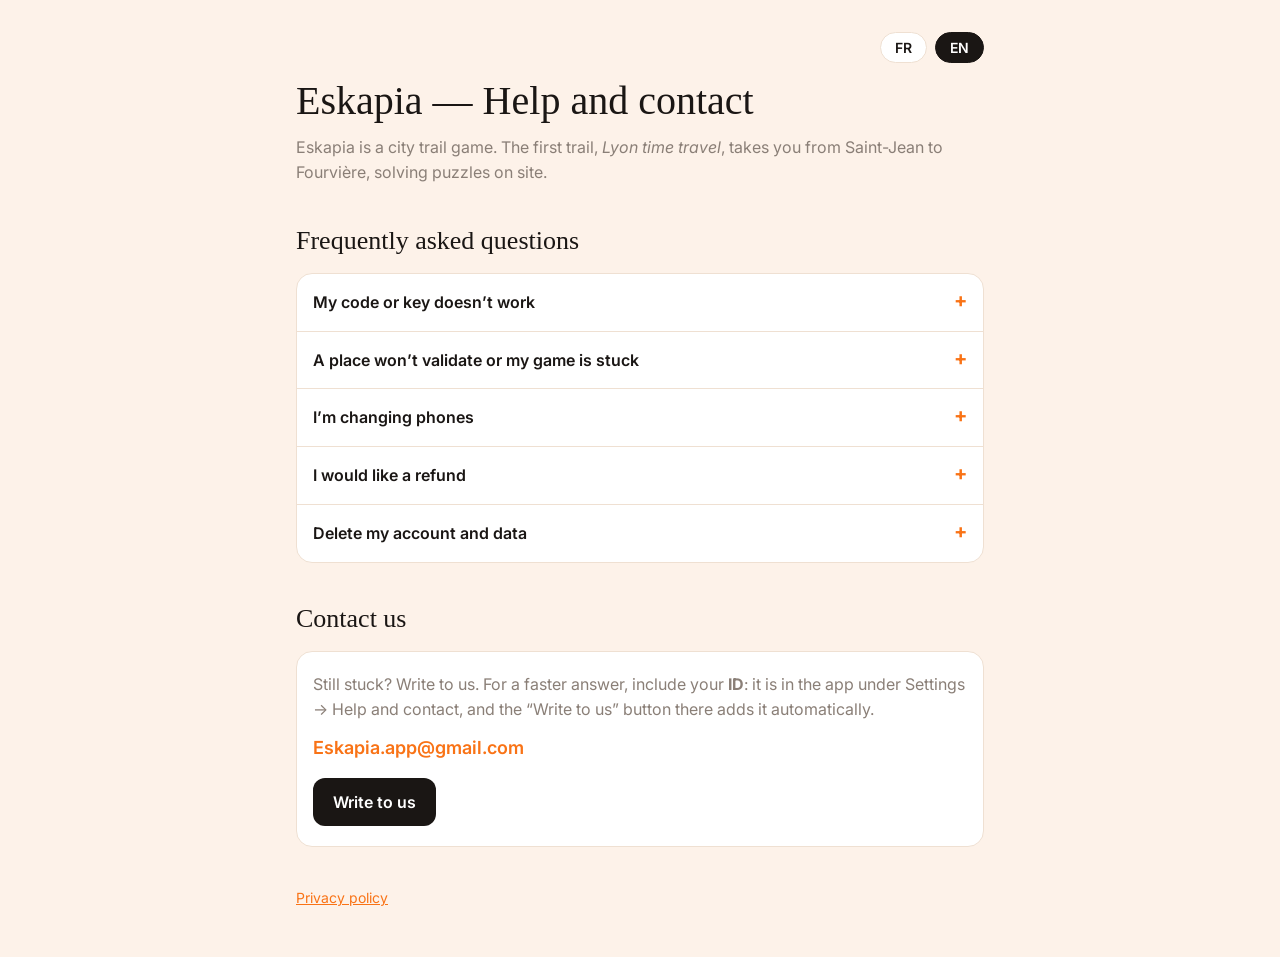
==== index.html @ 144ead0b "Pages d'aide et de confidentialité d'Eskapia Co-Authored-By: Claude Opus 5.5 <noreply@anthropic.com>" ====
<!doctype html>
<html lang="fr">
<head>
<meta charset="utf-8">
<meta name="viewport" content="width=device-width, initial-scale=1">
<title>Eskapia — Aide et contact</title>
<link rel="preconnect" href="https://fonts.googleapis.com">
<link rel="preconnect" href="https://fonts.gstatic.com" crossorigin>
<link href="https://fonts.googleapis.com/css2?family=IM+Fell+English&family=Inter:wght@400;600&display=swap" rel="stylesheet">
<style>
  :root {
    --fond: #FDF2E9; --surface: #FFFFFF; --attenue: #F7E6D5; --texte: #1A1614;
    --secondaire: #8A7F77; --accent: #F97316; --accent-doux: #FEE9D6; --bordure: #EFE0D2;
  }
  * { box-sizing: border-box; }
  body { margin: 0; background: var(--fond); color: var(--texte);
    font: 16px/1.55 Inter, system-ui, sans-serif; }
  main { max-width: 720px; margin: 0 auto; padding: 32px 16px 48px; }
  h1, h2 { font-family: "IM Fell English", Georgia, serif; font-weight: 400; margin: 0; }
  h1 { font-size: 40px; line-height: 1.1; }
  h2 { font-size: 26px; margin: 36px 0 12px; }
  .intro { color: var(--secondaire); margin: 12px 0 0; }
  .langues { display: flex; gap: 8px; justify-content: flex-end; margin-bottom: 16px; }
  .langues button { font: 600 14px Inter, sans-serif; padding: 6px 14px; border-radius: 999px;
    border: 1px solid var(--bordure); background: var(--surface); color: var(--texte); cursor: pointer; }
  .langues button[aria-pressed="true"] { background: var(--texte); color: #fff; border-color: var(--texte); }
  .groupe { background: var(--surface); border: 1px solid var(--bordure); border-radius: 16px; overflow: hidden; }
  details + details { border-top: 1px solid var(--bordure); }
  summary { list-style: none; cursor: pointer; padding: 16px; font-weight: 600;
    display: flex; justify-content: space-between; gap: 12px; }
  summary::-webkit-details-marker { display: none; }
  summary::after { content: "+"; color: var(--accent); font-weight: 700; font-size: 20px; line-height: 1; }
  details[open] summary::after { content: "−"; }
  details p { margin: 0; padding: 0 16px 16px; color: var(--secondaire); }
  .contact { padding: 20px 16px; }
  .contact p { margin: 0 0 12px; color: var(--secondaire); }
  .email { display: inline-block; font-weight: 600; color: var(--accent); font-size: 18px;
    text-decoration: none; word-break: break-all; }
  .bouton { display: inline-block; margin-top: 16px; background: var(--texte); color: #fff;
    padding: 12px 20px; border-radius: 12px; text-decoration: none; font-weight: 600; }
  a { color: var(--accent); }
  footer { margin-top: 40px; color: var(--secondaire); font-size: 14px; }
  [data-lang] { display: none; }
  html[lang="fr"] [data-lang="fr"], html[lang="en"] [data-lang="en"] { display: revert; }
</style>
</head>
<body>
<main>
  <div class="langues" role="group" aria-label="Langue / Language">
    <button type="button" data-choix="fr">FR</button>
    <button type="button" data-choix="en">EN</button>
  </div>

  <!-- ===================== FRANÇAIS ===================== -->
  <section data-lang="fr">
    <h1>Eskapia — Aide et contact</h1>
    <p class="intro">Eskapia est un jeu de piste dans la ville. Le premier parcours,
      <em>Lyon time travel</em>, vous mène de Saint-Jean à Fourvière en résolvant des énigmes sur place.</p>

    <h2>Questions fréquentes</h2>
    <div class="groupe">
      <details>
        <summary>Mon code ou ma clé ne fonctionne pas</summary>
        <p>Un code ne sert qu’une seule fois. Vérifiez la saisie, sans espace. Si un code ou une clé
          que vous avez payés est refusé, écrivez-nous en indiquant votre identifiant : après vérification,
          nous vous envoyons un nouveau code.</p>
      </details>
      <details>
        <summary>Un lieu ne se valide pas ou ma partie est bloquée</summary>
        <p>Vérifiez que la localisation est autorisée pour Eskapia et que vous êtes bien sur place.
          Chaque lieu à énigme demande au moins 5 minutes, et une partie se joue en 24 heures au plus.
          Si le blocage continue, écrivez-nous en précisant le lieu.</p>
      </details>
      <details>
        <summary>Je change de téléphone</summary>
        <p>Avant de changer, liez votre compte à Google ou à une adresse e-mail dans Réglages → Compte.
          Sur le nouveau téléphone, touchez « Retrouver ou changer de compte » : votre progression,
          vos médailles et vos clés vous suivent.</p>
      </details>
      <details>
        <summary>Je souhaite être remboursé</summary>
        <p>Les achats passent par l’App Store ou Google Play, qui traitent eux-mêmes les remboursements.
          Faites la demande depuis votre compte
          <a href="https://reportaproblem.apple.com" target="_blank" rel="noopener">Apple</a> ou
          <a href="https://play.google.com/store/account/orderhistory" target="_blank" rel="noopener">Google Play</a>.</p>
      </details>
      <details>
        <summary>Supprimer mon compte et mes données</summary>
        <p>Dans l’application : Réglages → Compte → « Supprimer mon compte », puis confirmez deux fois.
          Votre compte et vos données sont effacés immédiatement et définitivement. Si vous n’avez plus
          accès à l’application, écrivez-nous en indiquant votre identifiant (ou l’adresse e-mail liée
          au compte) : nous supprimons le compte sous 30 jours.</p>
      </details>
    </div>

    <h2>Nous contacter</h2>
    <div class="groupe contact">
      <p>Toujours bloqué ? Écrivez-nous. Pour une réponse plus rapide, indiquez votre
        <strong>identifiant</strong> : il se trouve dans l’application, Réglages → Aide et contact,
        et le bouton « Nous écrire » de cet écran le joint automatiquement.</p>
      <a class="email" href="mailto:Eskapia.app@gmail.com" target="_blank" rel="noopener">Eskapia.app@gmail.com</a><br>
      <a class="bouton" href="mailto:Eskapia.app@gmail.com?subject=Eskapia%20%E2%80%94%20demande%20d%E2%80%99aide" target="_blank" rel="noopener">Nous écrire</a>
    </div>

    <footer><a href="confidentialite.html">Politique de confidentialité</a></footer>
  </section>

  <!-- ===================== ENGLISH ===================== -->
  <section data-lang="en">
    <h1>Eskapia — Help and contact</h1>
    <p class="intro">Eskapia is a city trail game. The first trail, <em>Lyon time travel</em>,
      takes you from Saint-Jean to Fourvière, solving puzzles on site.</p>

    <h2>Frequently asked questions</h2>
    <div class="groupe">
      <details>
        <summary>My code or key doesn’t work</summary>
        <p>A code can only be used once. Check what you typed, without spaces. If a code or key you
          paid for is refused, write to us with your ID: once we have checked, we will send you a new code.</p>
      </details>
      <details>
        <summary>A place won’t validate or my game is stuck</summary>
        <p>Check that location is allowed for Eskapia and that you are actually on site. Each puzzle
          place takes at least 5 minutes, and a game must be played within 24 hours. If you are still
          stuck, write to us and tell us which place.</p>
      </details>
      <details>
        <summary>I’m changing phones</summary>
        <p>Before you switch, link your account to Google or an e-mail address in Settings → Account.
          On the new phone, tap “Recover or switch account”: your progress, medals and keys come with you.</p>
      </details>
      <details>
        <summary>I would like a refund</summary>
        <p>Purchases go through the App Store or Google Play, which handle refunds themselves. Request one
          from your <a href="https://reportaproblem.apple.com" target="_blank" rel="noopener">Apple</a> or
          <a href="https://play.google.com/store/account/orderhistory" target="_blank" rel="noopener">Google Play</a> account.</p>
      </details>
      <details>
        <summary>Delete my account and data</summary>
        <p>In the app: Settings → Account → “Delete my account”, then confirm twice. Your account and data
          are erased immediately and permanently. If you no longer have access to the app, write to us with
          your ID (or the e-mail address linked to the account): we will delete the account within 30 days.</p>
      </details>
    </div>

    <h2>Contact us</h2>
    <div class="groupe contact">
      <p>Still stuck? Write to us. For a faster answer, include your <strong>ID</strong>: it is in the app
        under Settings → Help and contact, and the “Write to us” button there adds it automatically.</p>
      <a class="email" href="mailto:Eskapia.app@gmail.com" target="_blank" rel="noopener">Eskapia.app@gmail.com</a><br>
      <a class="bouton" href="mailto:Eskapia.app@gmail.com?subject=Eskapia%20%E2%80%94%20help%20request" target="_blank" rel="noopener">Write to us</a>
    </div>

    <footer><a href="confidentialite.html">Privacy policy</a></footer>
  </section>
</main>
<script>
  (function () {
    var racine = document.documentElement;
    function choisir(langue) {
      racine.lang = langue;
      document.querySelectorAll('[data-choix]').forEach(function (b) {
        b.setAttribute('aria-pressed', String(b.getAttribute('data-choix') === langue));
      });
    }
    document.querySelectorAll('[data-choix]').forEach(function (b) {
      b.addEventListener('click', function () { choisir(b.getAttribute('data-choix')); });
    });
    choisir((navigator.language || 'fr').toLowerCase().indexOf('fr') === 0 ? 'fr' : 'en');
  })();
</script>
</body>
</html>
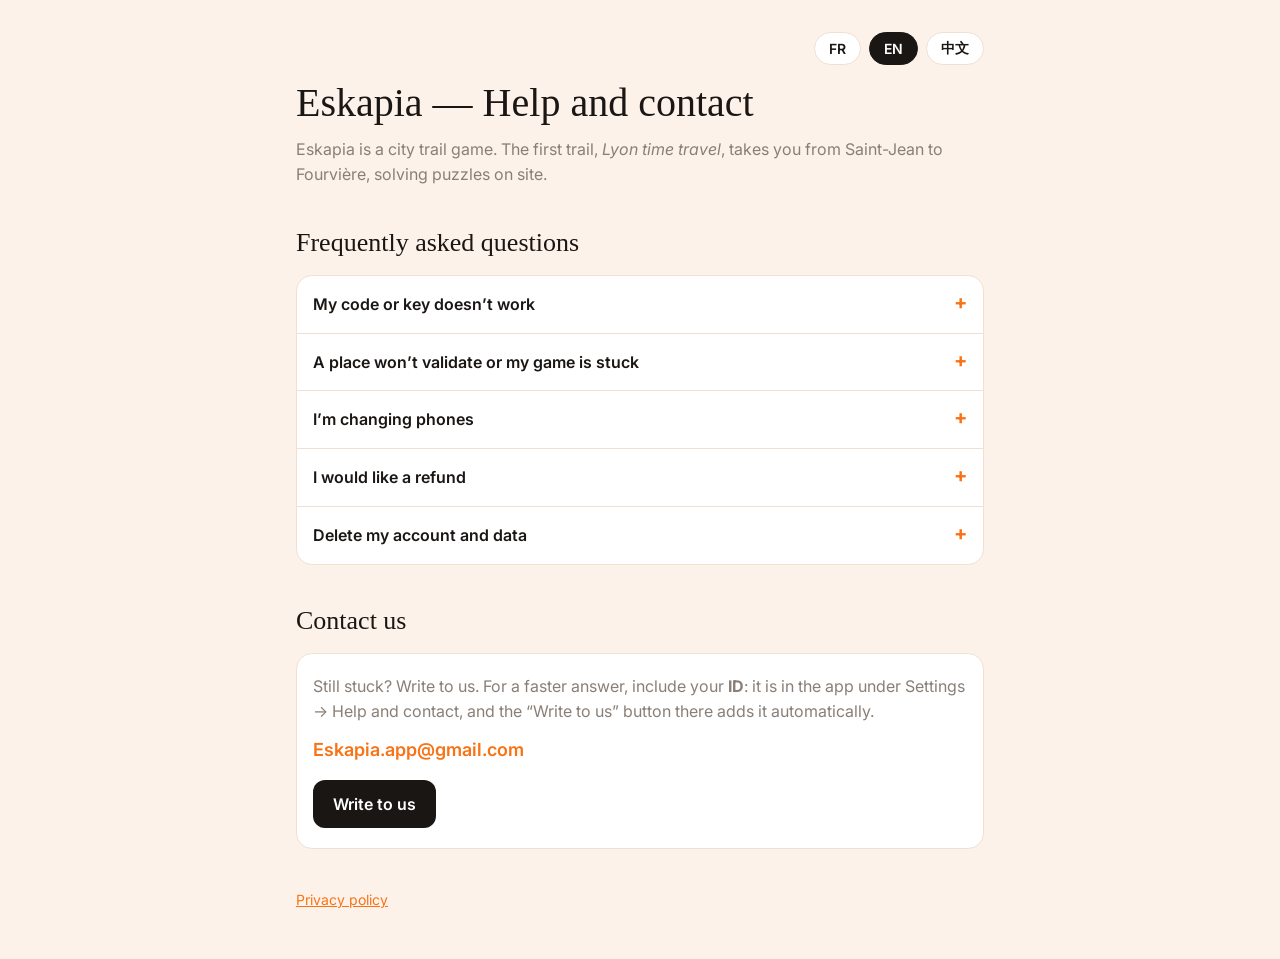
==== commit 261c0959: "Ajout du chinois Co-Authored-By: Claude Opus 5.5 <noreply@anthropic.com>" ====
--- a/index.html
+++ b/index.html
@@ -41,7 +41,8 @@
   a { color: var(--accent); }
   footer { margin-top: 40px; color: var(--secondaire); font-size: 14px; }
   [data-lang] { display: none; }
-  html[lang="fr"] [data-lang="fr"], html[lang="en"] [data-lang="en"] { display: revert; }
+  html[lang="fr"] [data-lang="fr"], html[lang="en"] [data-lang="en"], html[lang="zh"] [data-lang="zh"] { display: revert; }
+  [lang="zh-Hans"] h1, [lang="zh-Hans"] h2 { font-family: "Noto Serif SC", "Songti SC", "SimSun", serif; }
 </style>
 </head>
 <body>
@@ -49,6 +50,7 @@
   <div class="langues" role="group" aria-label="Langue / Language">
     <button type="button" data-choix="fr">FR</button>
     <button type="button" data-choix="en">EN</button>
+    <button type="button" data-choix="zh">中文</button>
   </div>
 
   <!-- ===================== FRANÇAIS ===================== -->
@@ -152,6 +154,54 @@
     </div>
 
     <footer><a href="confidentialite.html">Privacy policy</a></footer>
+  </section>
+
+  <!-- ===================== 中文 ===================== -->
+  <section data-lang="zh" lang="zh-Hans">
+    <h1>Eskapia — 帮助与联系</h1>
+    <p class="intro">Eskapia 是一款城市寻宝解谜游戏。第一条路线 <em>Lyon time travel</em>
+      将带你从圣让老城走到富维耶山，在现场解开一道道谜题。</p>
+
+    <h2>常见问题</h2>
+    <div class="groupe">
+      <details>
+        <summary>我的兑换码或钥匙无法使用</summary>
+        <p>每个兑换码只能使用一次。请检查输入，不要有空格。如果你付费购买的兑换码或钥匙被拒绝，
+          请附上你的识别码给我们写信：核实后我们会发给你一个新的兑换码。</p>
+      </details>
+      <details>
+        <summary>某个地点无法验证，或游戏卡住了</summary>
+        <p>请确认已允许 Eskapia 使用定位，并且你确实在现场。每个谜题地点至少需要 5 分钟，
+          一局游戏最长 24 小时。如果仍然卡住，请写信告诉我们是哪个地点。</p>
+      </details>
+      <details>
+        <summary>我要更换手机</summary>
+        <p>更换之前，请在“设置 → 账户”中将账户关联到 Google 或电子邮箱。在新手机上点击
+          “找回或切换账号”：你的进度、奖章和钥匙都会保留。</p>
+      </details>
+      <details>
+        <summary>我想退款</summary>
+        <p>购买通过 App Store 或 Google Play 完成，退款由它们直接处理。请在你的
+          <a href="https://reportaproblem.apple.com" target="_blank" rel="noopener">Apple</a> 或
+          <a href="https://play.google.com/store/account/orderhistory" target="_blank" rel="noopener">Google Play</a>
+          账户中申请。</p>
+      </details>
+      <details>
+        <summary>删除我的账户和数据</summary>
+        <p>在应用中：设置 → 账户 → “删除我的账户”，然后确认两次。你的账户和数据会立即被永久删除。
+          如果你已无法使用应用，请附上你的识别码（或账户关联的邮箱）给我们写信：我们会在 30 天内删除该账户。</p>
+      </details>
+    </div>
+
+    <h2>联系我们</h2>
+    <div class="groupe contact">
+      <p>仍然无法解决？请给我们写信。为了更快得到回复，请注明你的<strong>识别码</strong>：
+        它位于应用的“设置 → 帮助与联系”中，该页面的“给我们写信”按钮会自动附上它。</p>
+      <a class="email" href="mailto:Eskapia.app@gmail.com" target="_blank" rel="noopener">Eskapia.app@gmail.com</a><br>
+      <a class="bouton" href="mailto:Eskapia.app@gmail.com?subject=Eskapia%20%E2%80%94%20%E6%B1%82%E5%8A%A9" target="_blank" rel="noopener">给我们写信</a>
+    </div>
+
+    <footer><a href="confidentialite.html">隐私政策</a></footer>
   </section>
 </main>
 <script>
@@ -166,7 +216,8 @@
     document.querySelectorAll('[data-choix]').forEach(function (b) {
       b.addEventListener('click', function () { choisir(b.getAttribute('data-choix')); });
     });
-    choisir((navigator.language || 'fr').toLowerCase().indexOf('fr') === 0 ? 'fr' : 'en');
+    var nav = (navigator.language || 'fr').toLowerCase();
+    choisir(nav.indexOf('fr') === 0 ? 'fr' : nav.indexOf('zh') === 0 ? 'zh' : 'en');
   })();
 </script>
 </body>
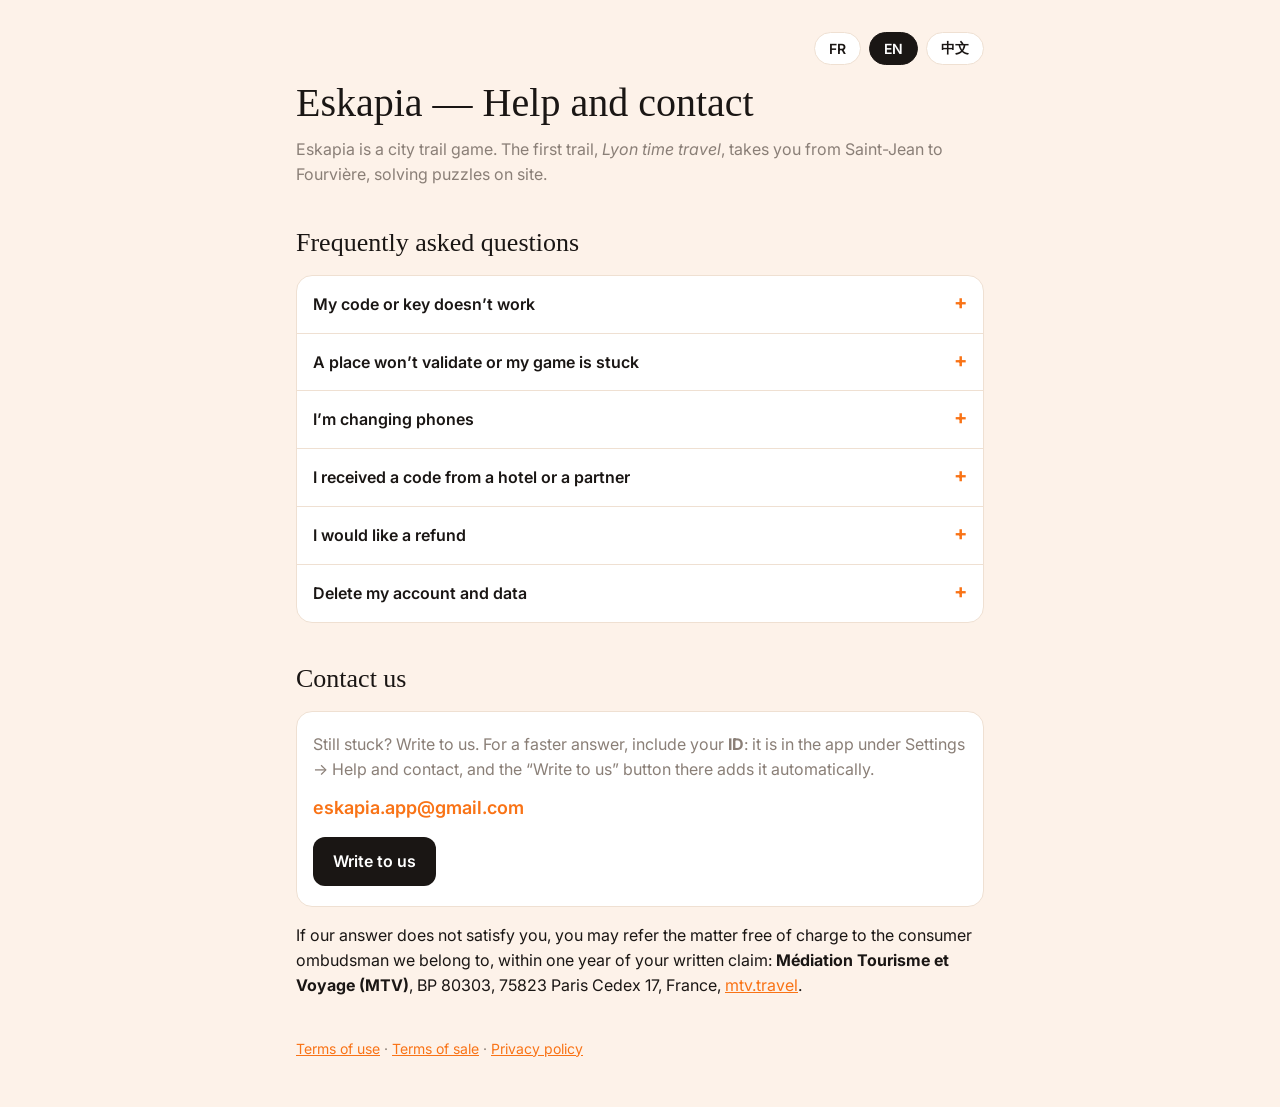
==== commit 48bf1a55: "CGU et CGV, confidentialite du 11/10, FAQ (code partenaire, retractation, mediateur)" ====
--- a/index.html
+++ b/index.html
@@ -65,7 +65,8 @@
         <summary>Mon code ou ma clé ne fonctionne pas</summary>
         <p>Un code ne sert qu’une seule fois. Vérifiez la saisie, sans espace. Si un code ou une clé
           que vous avez payés est refusé, écrivez-nous en indiquant votre identifiant : après vérification,
-          nous vous envoyons un nouveau code.</p>
+          nous vous envoyons un nouveau code. Une clé achetée arrive en général en quelques secondes ; si elle
+          n’apparaît pas au bout de quelques minutes, écrivez-nous avec votre identifiant.</p>
       </details>
       <details>
         <summary>Un lieu ne se valide pas ou ma partie est bloquée</summary>
@@ -80,11 +81,22 @@
           vos médailles et vos clés vous suivent.</p>
       </details>
       <details>
+        <summary>J’ai reçu un code d’un hôtel ou d’un partenaire</summary>
+        <p>Il s’utilise comme n’importe quel code : dans l’application, à l’écran de déverrouillage.
+          Il ne sert qu’une seule fois et ouvre le parcours pour un seul compte. Le prix, la facture
+          et l’éventuel remboursement de ce code relèvent du commerçant qui vous l’a vendu ou remis,
+          et non de nous : adressez-lui vos demandes à ce sujet. En revanche, si le code ne fonctionne
+          pas à l’activation, écrivez-nous : nous le remplaçons gratuitement.</p>
+      </details>
+      <details>
         <summary>Je souhaite être remboursé</summary>
         <p>Les achats passent par l’App Store ou Google Play, qui traitent eux-mêmes les remboursements.
           Faites la demande depuis votre compte
           <a href="https://reportaproblem.apple.com" target="_blank" rel="noopener">Apple</a> ou
-          <a href="https://play.google.com/store/account/orderhistory" target="_blank" rel="noopener">Google Play</a>.</p>
+          <a href="https://play.google.com/store/account/orderhistory" target="_blank" rel="noopener">Google Play</a>.
+          Une clé déjà utilisée pour débloquer un parcours n’est pas remboursable. Indépendamment de ces remboursements, vous disposez d’un droit de
+          rétractation de 14 jours à compter de l’achat : écrivez-nous, nous vous remboursons sans
+          que vous ayez à vous justifier.</p>
       </details>
       <details>
         <summary>Supprimer mon compte et mes données</summary>
@@ -100,11 +112,15 @@
       <p>Toujours bloqué ? Écrivez-nous. Pour une réponse plus rapide, indiquez votre
         <strong>identifiant</strong> : il se trouve dans l’application, Réglages → Aide et contact,
         et le bouton « Nous écrire » de cet écran le joint automatiquement.</p>
-      <a class="email" href="mailto:Eskapia.app@gmail.com" target="_blank" rel="noopener">Eskapia.app@gmail.com</a><br>
-      <a class="bouton" href="mailto:Eskapia.app@gmail.com?subject=Eskapia%20%E2%80%94%20demande%20d%E2%80%99aide" target="_blank" rel="noopener">Nous écrire</a>
-    </div>
-
-    <footer><a href="confidentialite.html">Politique de confidentialité</a></footer>
+      <a class="email" href="mailto:eskapia.app@gmail.com" target="_blank" rel="noopener">eskapia.app@gmail.com</a><br>
+      <a class="bouton" href="mailto:eskapia.app@gmail.com?subject=Eskapia%20%E2%80%94%20demande%20d%E2%80%99aide" target="_blank" rel="noopener">Nous écrire</a>
+    </div>
+
+      <p class="mediateur">Si notre réponse ne vous satisfait pas, vous pouvez saisir gratuitement le
+        médiateur de la consommation dont nous relevons, dans l’année suivant votre réclamation écrite :
+        <strong>Médiation Tourisme et Voyage (MTV)</strong>, BP 80303, 75823 Paris Cedex 17,
+        <a href="https://www.mtv.travel" target="_blank" rel="noopener">mtv.travel</a>.</p>
+    <footer><a href="cgu.html">Conditions d’utilisation</a> · <a href="cgv.html">Conditions de vente</a> · <a href="confidentialite.html">Politique de confidentialité</a></footer>
   </section>
 
   <!-- ===================== ENGLISH ===================== -->
@@ -118,7 +134,9 @@
       <details>
         <summary>My code or key doesn’t work</summary>
         <p>A code can only be used once. Check what you typed, without spaces. If a code or key you
-          paid for is refused, write to us with your ID: once we have checked, we will send you a new code.</p>
+          paid for is refused, write to us with your ID: once we have checked, we will send you a new code.
+          A purchased key usually arrives within seconds; if it has not appeared after a few minutes, write to us
+          with your ID.</p>
       </details>
       <details>
         <summary>A place won’t validate or my game is stuck</summary>
@@ -132,10 +150,20 @@
           On the new phone, tap “Recover or switch account”: your progress, medals and keys come with you.</p>
       </details>
       <details>
+        <summary>I received a code from a hotel or a partner</summary>
+        <p>It works like any other code: in the app, on the unlock screen. It can be used only once
+          and opens the trail for a single account. The price, the invoice and any refund for that code
+          are matters for the business that sold or gave it to you, not for us: send those requests to
+          them. If, however, the code does not work on activation, write to us: we replace it free of
+          charge.</p>
+      </details>
+      <details>
         <summary>I would like a refund</summary>
         <p>Purchases go through the App Store or Google Play, which handle refunds themselves. Request one
           from your <a href="https://reportaproblem.apple.com" target="_blank" rel="noopener">Apple</a> or
-          <a href="https://play.google.com/store/account/orderhistory" target="_blank" rel="noopener">Google Play</a> account.</p>
+          <a href="https://play.google.com/store/account/orderhistory" target="_blank" rel="noopener">Google Play</a> account.
+          A key already used to unlock a trail is not refundable. Separately from those refunds, you have a 14-day right of withdrawal from
+          the purchase: write to us and we refund you, with no need to give reasons.</p>
       </details>
       <details>
         <summary>Delete my account and data</summary>
@@ -149,11 +177,15 @@
     <div class="groupe contact">
       <p>Still stuck? Write to us. For a faster answer, include your <strong>ID</strong>: it is in the app
         under Settings → Help and contact, and the “Write to us” button there adds it automatically.</p>
-      <a class="email" href="mailto:Eskapia.app@gmail.com" target="_blank" rel="noopener">Eskapia.app@gmail.com</a><br>
-      <a class="bouton" href="mailto:Eskapia.app@gmail.com?subject=Eskapia%20%E2%80%94%20help%20request" target="_blank" rel="noopener">Write to us</a>
-    </div>
-
-    <footer><a href="confidentialite.html">Privacy policy</a></footer>
+      <a class="email" href="mailto:eskapia.app@gmail.com" target="_blank" rel="noopener">eskapia.app@gmail.com</a><br>
+      <a class="bouton" href="mailto:eskapia.app@gmail.com?subject=Eskapia%20%E2%80%94%20help%20request" target="_blank" rel="noopener">Write to us</a>
+    </div>
+
+      <p class="mediateur">If our answer does not satisfy you, you may refer the matter free of charge to
+        the consumer ombudsman we belong to, within one year of your written claim:
+        <strong>Médiation Tourisme et Voyage (MTV)</strong>, BP 80303, 75823 Paris Cedex 17, France,
+        <a href="https://www.mtv.travel" target="_blank" rel="noopener">mtv.travel</a>.</p>
+    <footer><a href="cgu.html">Terms of use</a> · <a href="cgv.html">Terms of sale</a> · <a href="confidentialite.html">Privacy policy</a></footer>
   </section>
 
   <!-- ===================== 中文 ===================== -->
@@ -167,7 +199,8 @@
       <details>
         <summary>我的兑换码或钥匙无法使用</summary>
         <p>每个兑换码只能使用一次。请检查输入，不要有空格。如果你付费购买的兑换码或钥匙被拒绝，
-          请附上你的识别码给我们写信：核实后我们会发给你一个新的兑换码。</p>
+          请附上你的识别码给我们写信：核实后我们会发给你一个新的兑换码。购买的钥匙通常几秒内到账；
+          如果几分钟后仍未出现，请附上你的识别码给我们写信。</p>
       </details>
       <details>
         <summary>某个地点无法验证，或游戏卡住了</summary>
@@ -178,13 +211,20 @@
         <summary>我要更换手机</summary>
         <p>更换之前，请在“设置 → 账户”中将账户关联到 Google 或电子邮箱。在新手机上点击
           “找回或切换账号”：你的进度、奖章和钥匙都会保留。</p>
+      </details>
+      <details>
+        <summary>我从酒店或合作伙伴处收到了一个解锁码</summary>
+        <p>它与其他解锁码的使用方式相同：在应用的解锁页面输入。该码仅可使用一次，且只为一个账户开启路线。
+          该码的价格、发票及可能的退款，均由向你出售或赠予该码的商家负责，而非由我们负责：相关请求请向其提出。
+          但如果该码在激活时无法使用，请写信给我们：我们将免费为你更换。</p>
       </details>
       <details>
         <summary>我想退款</summary>
         <p>购买通过 App Store 或 Google Play 完成，退款由它们直接处理。请在你的
           <a href="https://reportaproblem.apple.com" target="_blank" rel="noopener">Apple</a> 或
           <a href="https://play.google.com/store/account/orderhistory" target="_blank" rel="noopener">Google Play</a>
-          账户中申请。</p>
+          账户中申请。已用于解锁路线的钥匙不可退款。 除上述退款途径外，你自购买之日起享有 14 日的撤回权：写信给我们即可，
+          无需说明理由，我们将为你退款。</p>
       </details>
       <details>
         <summary>删除我的账户和数据</summary>
@@ -197,11 +237,14 @@
     <div class="groupe contact">
       <p>仍然无法解决？请给我们写信。为了更快得到回复，请注明你的<strong>识别码</strong>：
         它位于应用的“设置 → 帮助与联系”中，该页面的“给我们写信”按钮会自动附上它。</p>
-      <a class="email" href="mailto:Eskapia.app@gmail.com" target="_blank" rel="noopener">Eskapia.app@gmail.com</a><br>
-      <a class="bouton" href="mailto:Eskapia.app@gmail.com?subject=Eskapia%20%E2%80%94%20%E6%B1%82%E5%8A%A9" target="_blank" rel="noopener">给我们写信</a>
-    </div>
-
-    <footer><a href="confidentialite.html">隐私政策</a></footer>
+      <a class="email" href="mailto:eskapia.app@gmail.com" target="_blank" rel="noopener">eskapia.app@gmail.com</a><br>
+      <a class="bouton" href="mailto:eskapia.app@gmail.com?subject=Eskapia%20%E2%80%94%20%E6%B1%82%E5%8A%A9" target="_blank" rel="noopener">给我们写信</a>
+    </div>
+
+      <p class="mediateur">如果我们的答复未能令你满意，你可在提出书面申诉后一年内，免费向我们所属的消费调解机构提出：
+        <strong>Médiation Tourisme et Voyage（MTV）</strong>，BP 80303, 75823 Paris Cedex 17, France，
+        <a href="https://www.mtv.travel" target="_blank" rel="noopener">mtv.travel</a>。</p>
+    <footer><a href="cgu.html">使用条款</a> · <a href="cgv.html">销售条款</a> · <a href="confidentialite.html">隐私政策</a></footer>
   </section>
 </main>
 <script>
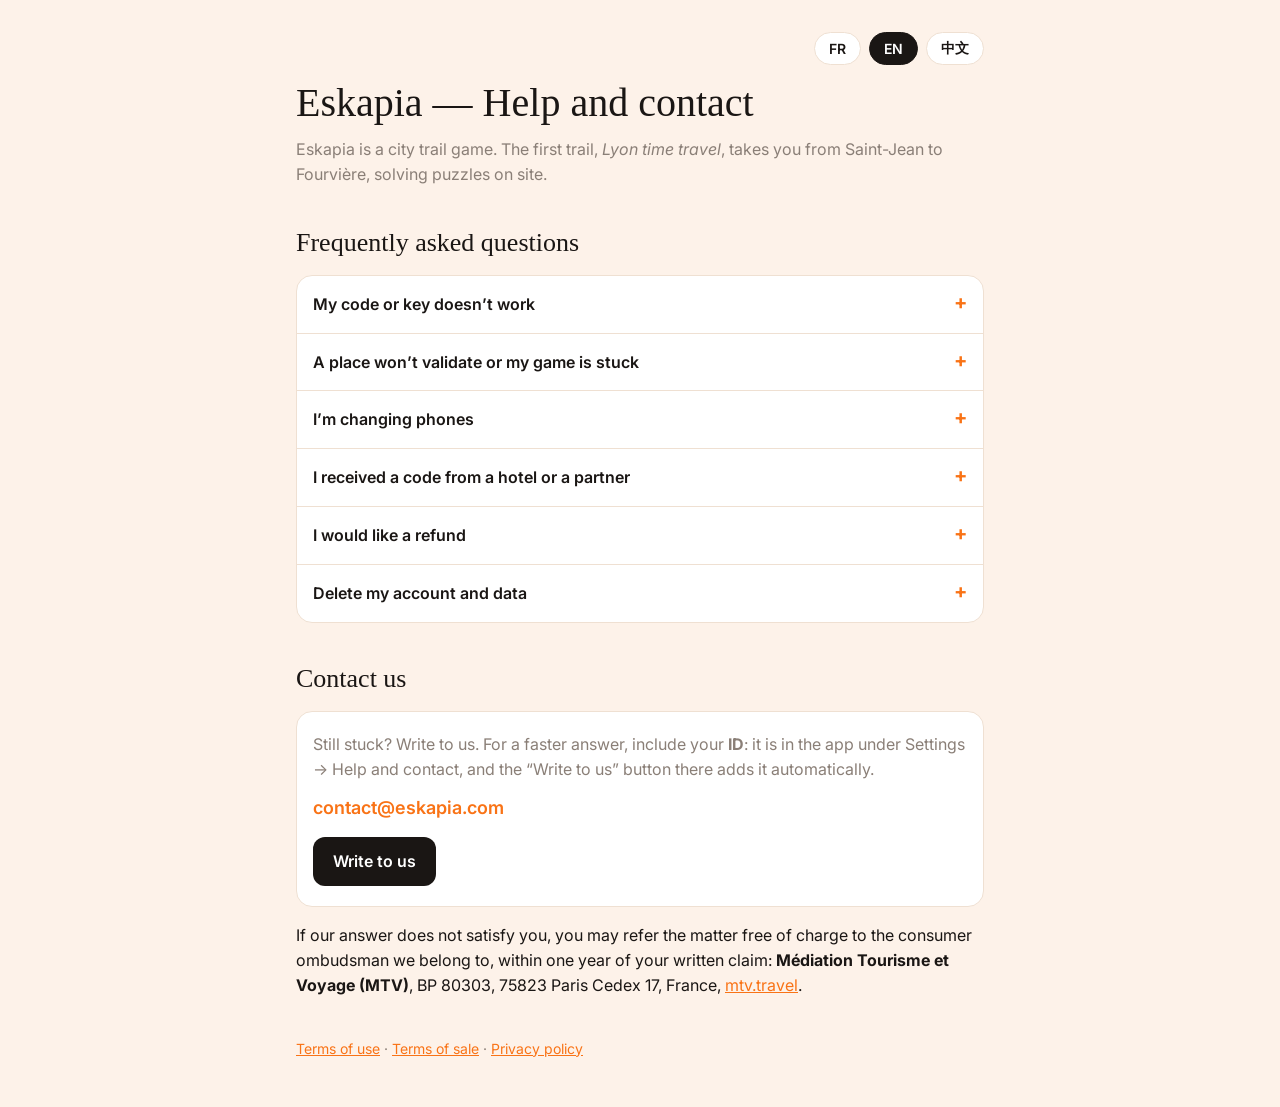
==== commit 742dd1d7: "Domaine eskapia.com : liens du site et adresse de contact contact@eskapia.com (CGU v5, CGV v3, confi" ====
--- a/index.html
+++ b/index.html
@@ -94,9 +94,9 @@
           Faites la demande depuis votre compte
           <a href="https://reportaproblem.apple.com" target="_blank" rel="noopener">Apple</a> ou
           <a href="https://play.google.com/store/account/orderhistory" target="_blank" rel="noopener">Google Play</a>.
-          Une clé déjà utilisée pour débloquer un parcours n’est pas remboursable. Indépendamment de ces remboursements, vous disposez d’un droit de
-          rétractation de 14 jours à compter de l’achat : écrivez-nous, nous vous remboursons sans
-          que vous ayez à vous justifier.</p>
+          Une clé déjà utilisée pour débloquer un parcours n’est pas remboursable. En achetant, vous demandez à recevoir la clé
+          immédiatement et renoncez à votre droit de rétractation ; la confirmation vous est envoyée par e-mail.
+          Si vous ne l’avez pas reçue, vous gardez 14 jours pour vous rétracter : écrivez-nous.</p>
       </details>
       <details>
         <summary>Supprimer mon compte et mes données</summary>
@@ -112,8 +112,8 @@
       <p>Toujours bloqué ? Écrivez-nous. Pour une réponse plus rapide, indiquez votre
         <strong>identifiant</strong> : il se trouve dans l’application, Réglages → Aide et contact,
         et le bouton « Nous écrire » de cet écran le joint automatiquement.</p>
-      <a class="email" href="mailto:eskapia.app@gmail.com" target="_blank" rel="noopener">eskapia.app@gmail.com</a><br>
-      <a class="bouton" href="mailto:eskapia.app@gmail.com?subject=Eskapia%20%E2%80%94%20demande%20d%E2%80%99aide" target="_blank" rel="noopener">Nous écrire</a>
+      <a class="email" href="mailto:contact@eskapia.com" target="_blank" rel="noopener">contact@eskapia.com</a><br>
+      <a class="bouton" href="mailto:contact@eskapia.com?subject=Eskapia%20%E2%80%94%20demande%20d%E2%80%99aide" target="_blank" rel="noopener">Nous écrire</a>
     </div>
 
       <p class="mediateur">Si notre réponse ne vous satisfait pas, vous pouvez saisir gratuitement le
@@ -162,8 +162,9 @@
         <p>Purchases go through the App Store or Google Play, which handle refunds themselves. Request one
           from your <a href="https://reportaproblem.apple.com" target="_blank" rel="noopener">Apple</a> or
           <a href="https://play.google.com/store/account/orderhistory" target="_blank" rel="noopener">Google Play</a> account.
-          A key already used to unlock a trail is not refundable. Separately from those refunds, you have a 14-day right of withdrawal from
-          the purchase: write to us and we refund you, with no need to give reasons.</p>
+          A key already used to unlock a trail is not refundable. When buying, you ask to receive the key immediately and waive
+          your right of withdrawal; the confirmation is sent to you by e-mail. If you did not receive it, you keep 14 days
+          to withdraw: write to us.</p>
       </details>
       <details>
         <summary>Delete my account and data</summary>
@@ -177,8 +178,8 @@
     <div class="groupe contact">
       <p>Still stuck? Write to us. For a faster answer, include your <strong>ID</strong>: it is in the app
         under Settings → Help and contact, and the “Write to us” button there adds it automatically.</p>
-      <a class="email" href="mailto:eskapia.app@gmail.com" target="_blank" rel="noopener">eskapia.app@gmail.com</a><br>
-      <a class="bouton" href="mailto:eskapia.app@gmail.com?subject=Eskapia%20%E2%80%94%20help%20request" target="_blank" rel="noopener">Write to us</a>
+      <a class="email" href="mailto:contact@eskapia.com" target="_blank" rel="noopener">contact@eskapia.com</a><br>
+      <a class="bouton" href="mailto:contact@eskapia.com?subject=Eskapia%20%E2%80%94%20help%20request" target="_blank" rel="noopener">Write to us</a>
     </div>
 
       <p class="mediateur">If our answer does not satisfy you, you may refer the matter free of charge to
@@ -223,8 +224,8 @@
         <p>购买通过 App Store 或 Google Play 完成，退款由它们直接处理。请在你的
           <a href="https://reportaproblem.apple.com" target="_blank" rel="noopener">Apple</a> 或
           <a href="https://play.google.com/store/account/orderhistory" target="_blank" rel="noopener">Google Play</a>
-          账户中申请。已用于解锁路线的钥匙不可退款。 除上述退款途径外，你自购买之日起享有 14 日的撤回权：写信给我们即可，
-          无需说明理由，我们将为你退款。</p>
+          账户中申请。已用于解锁路线的钥匙不可退款。 购买时，你要求立即获得钥匙并放弃撤回权；购买确认将通过电子邮件发送给你。
+          若未收到确认，你仍享有 14 日的撤回期：请写信给我们。</p>
       </details>
       <details>
         <summary>删除我的账户和数据</summary>
@@ -237,8 +238,8 @@
     <div class="groupe contact">
       <p>仍然无法解决？请给我们写信。为了更快得到回复，请注明你的<strong>识别码</strong>：
         它位于应用的“设置 → 帮助与联系”中，该页面的“给我们写信”按钮会自动附上它。</p>
-      <a class="email" href="mailto:eskapia.app@gmail.com" target="_blank" rel="noopener">eskapia.app@gmail.com</a><br>
-      <a class="bouton" href="mailto:eskapia.app@gmail.com?subject=Eskapia%20%E2%80%94%20%E6%B1%82%E5%8A%A9" target="_blank" rel="noopener">给我们写信</a>
+      <a class="email" href="mailto:contact@eskapia.com" target="_blank" rel="noopener">contact@eskapia.com</a><br>
+      <a class="bouton" href="mailto:contact@eskapia.com?subject=Eskapia%20%E2%80%94%20%E6%B1%82%E5%8A%A9" target="_blank" rel="noopener">给我们写信</a>
     </div>
 
       <p class="mediateur">如果我们的答复未能令你满意，你可在提出书面申诉后一年内，免费向我们所属的消费调解机构提出：
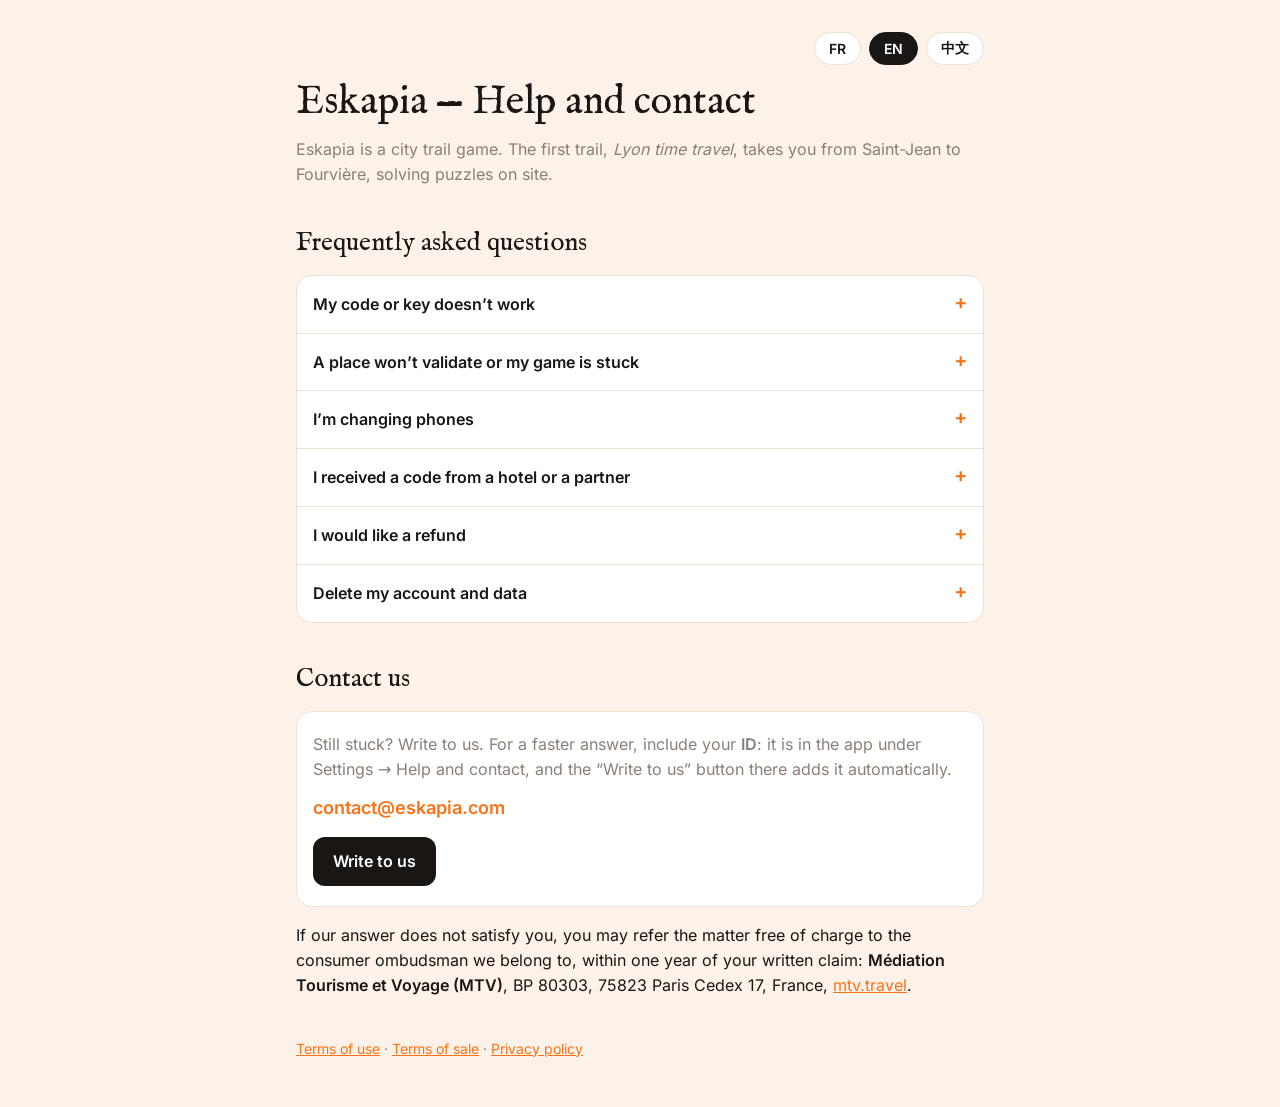
==== commit 73075a16: "Confidentialite : OpenFreeMap et alertes de signalement (Brevo) ; polices hebergees sur le site, plu" ====
--- a/index.html
+++ b/index.html
@@ -4,9 +4,7 @@
 <meta charset="utf-8">
 <meta name="viewport" content="width=device-width, initial-scale=1">
 <title>Eskapia — Aide et contact</title>
-<link rel="preconnect" href="https://fonts.googleapis.com">
-<link rel="preconnect" href="https://fonts.gstatic.com" crossorigin>
-<link href="https://fonts.googleapis.com/css2?family=IM+Fell+English&family=Inter:wght@400;600&display=swap" rel="stylesheet">
+<link rel="stylesheet" href="polices/polices.css">
 <style>
   :root {
     --fond: #FDF2E9; --surface: #FFFFFF; --attenue: #F7E6D5; --texte: #1A1614;
--- a/polices/polices.css
+++ b/polices/polices.css
@@ -0,0 +1,42 @@
+/* Polices hébergées sur le site (étape A5 de README-audit.md) : plus aucun
+   appel à Google Fonts, donc aucune adresse IP de visiteur transmise à Google.
+   Fichiers de @fontsource 5.3.0, licence SIL OFL 1.1 (OFL-*.txt). */
+@font-face {
+  font-family: "IM Fell English";
+  font-style: normal;
+  font-weight: 400;
+  font-display: swap;
+  src: url(im-fell-english-latin-400-normal.woff2) format("woff2");
+}
+@font-face {
+  font-family: "Inter";
+  font-style: normal;
+  font-weight: 400;
+  font-display: swap;
+  src: url(inter-latin-ext-400-normal.woff2) format("woff2");
+  unicode-range: U+0100-02BA, U+02BD-02C5, U+02C7-02CC, U+02CE-02D7, U+02DD-02FF, U+0304, U+0308, U+0329, U+1D00-1DBF, U+1E00-1E9F, U+1EF2-1EFF, U+2020, U+20A0-20AB, U+20AD-20C0, U+2113, U+2C60-2C7F, U+A720-A7FF;
+}
+@font-face {
+  font-family: "Inter";
+  font-style: normal;
+  font-weight: 400;
+  font-display: swap;
+  src: url(inter-latin-400-normal.woff2) format("woff2");
+  unicode-range: U+0000-00FF, U+0131, U+0152-0153, U+02BB-02BC, U+02C6, U+02DA, U+02DC, U+0304, U+0308, U+0329, U+2000-206F, U+20AC, U+2122, U+2191, U+2193, U+2212, U+2215, U+FEFF, U+FFFD;
+}
+@font-face {
+  font-family: "Inter";
+  font-style: normal;
+  font-weight: 600;
+  font-display: swap;
+  src: url(inter-latin-ext-600-normal.woff2) format("woff2");
+  unicode-range: U+0100-02BA, U+02BD-02C5, U+02C7-02CC, U+02CE-02D7, U+02DD-02FF, U+0304, U+0308, U+0329, U+1D00-1DBF, U+1E00-1E9F, U+1EF2-1EFF, U+2020, U+20A0-20AB, U+20AD-20C0, U+2113, U+2C60-2C7F, U+A720-A7FF;
+}
+@font-face {
+  font-family: "Inter";
+  font-style: normal;
+  font-weight: 600;
+  font-display: swap;
+  src: url(inter-latin-600-normal.woff2) format("woff2");
+  unicode-range: U+0000-00FF, U+0131, U+0152-0153, U+02BB-02BC, U+02C6, U+02DA, U+02DC, U+0304, U+0308, U+0329, U+2000-206F, U+20AC, U+2122, U+2191, U+2193, U+2212, U+2215, U+FEFF, U+FFFD;
+}
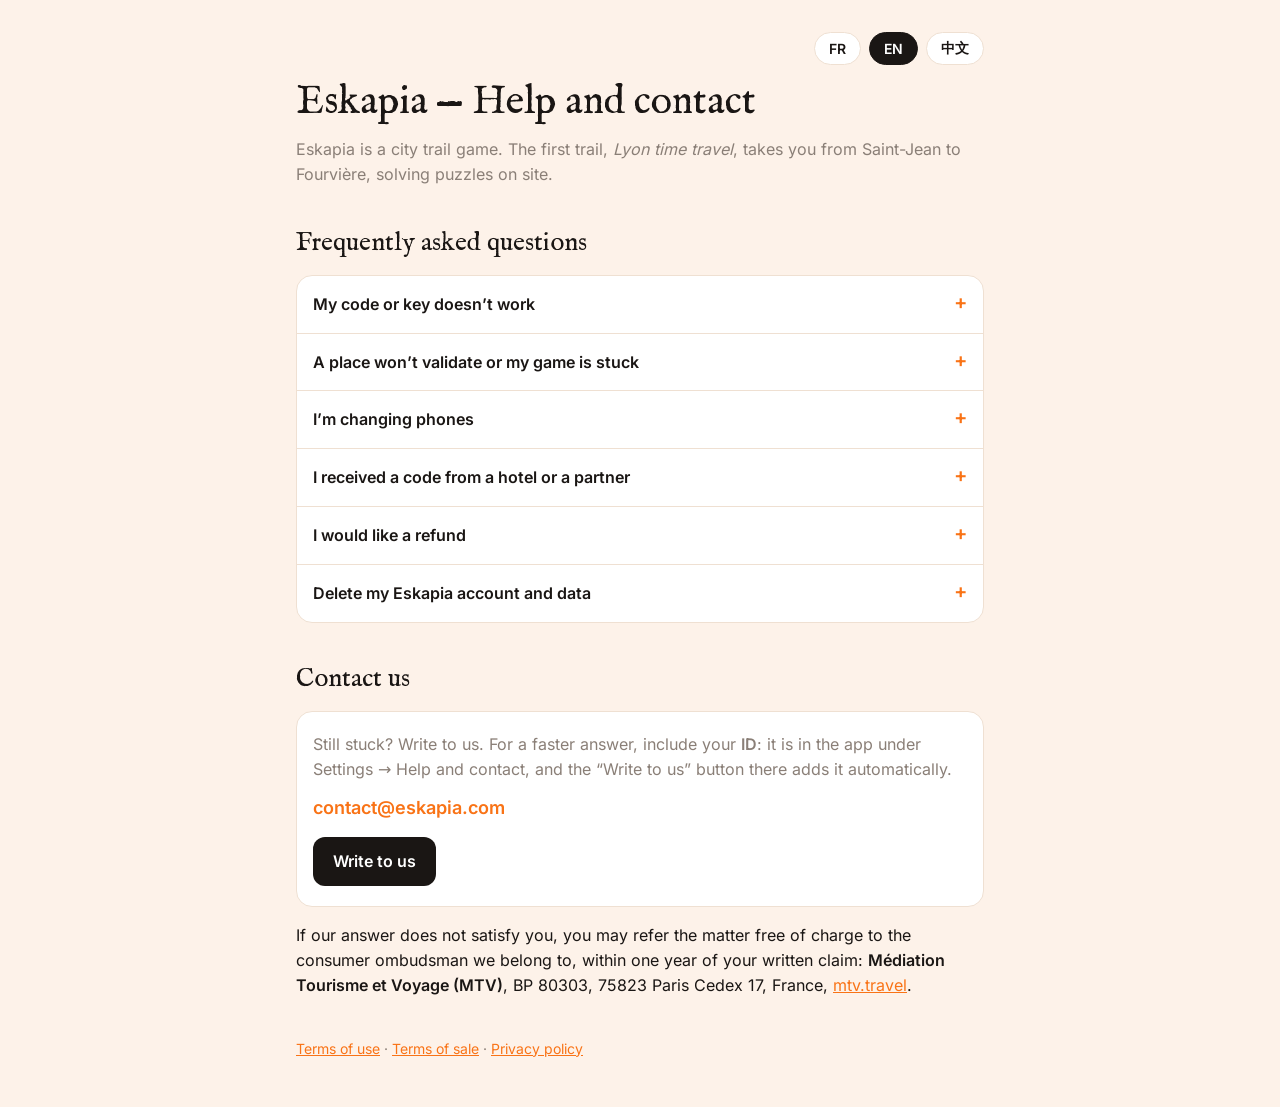
==== commit 58549c65: "Aide : rubrique Supprimer mon compte avec ancre #supprimer-compte (Google Play), donnees effacees et" ====
--- a/index.html
+++ b/index.html
@@ -93,15 +93,23 @@
           <a href="https://reportaproblem.apple.com" target="_blank" rel="noopener">Apple</a> ou
           <a href="https://play.google.com/store/account/orderhistory" target="_blank" rel="noopener">Google Play</a>.
           Une clé déjà utilisée pour débloquer un parcours n’est pas remboursable. En achetant, vous demandez à recevoir la clé
-          immédiatement et renoncez à votre droit de rétractation ; la confirmation vous est envoyée par e-mail.
-          Si vous ne l’avez pas reçue, vous gardez 14 jours pour vous rétracter : écrivez-nous.</p>
-      </details>
-      <details>
-        <summary>Supprimer mon compte et mes données</summary>
+          immédiatement et renoncez à votre droit de rétractation ; la confirmation vous est envoyée par e-mail si votre compte est lié à une adresse
+          (e-mail, Google ou Apple). Sans adresse liée, ou si vous ne l’avez pas reçue, vous gardez 14 jours pour vous rétracter :
+          écrivez-nous. Le reçu d’Apple ou de Google fait preuve de l’achat.</p>
+      </details>
+      <details id="supprimer-compte" data-ancre="supprimer-compte">
+        <summary>Supprimer mon compte Eskapia et mes données</summary>
         <p>Dans l’application : Réglages → Compte → « Supprimer mon compte », puis confirmez deux fois.
           Votre compte et vos données sont effacés immédiatement et définitivement. Si vous n’avez plus
           accès à l’application, écrivez-nous en indiquant votre identifiant (ou l’adresse e-mail liée
           au compte) : nous supprimons le compte sous 30 jours.</p>
+        <p><strong>Effacés</strong> : profil, pseudo, photo, phrase, progression, parties, temps,
+          médailles, clés non utilisées, identités Google, Apple ou e-mail rattachées, et votre fiche
+          client chez RevenueCat. <strong>Conservés</strong>, sans lien avec vous : le montant, la devise
+          et la date de chaque achat (10 ans, obligation comptable) et l’état « utilisé » des codes de
+          déblocage. Les messages au support sont gardés 3 ans après le dernier échange, les journaux
+          techniques 12 mois au plus. Apple et Google gardent leurs propres reçus d’achat. Détails :
+          <a href="confidentialite.html">politique de confidentialité</a>.</p>
       </details>
     </div>
 
@@ -161,14 +169,21 @@
           from your <a href="https://reportaproblem.apple.com" target="_blank" rel="noopener">Apple</a> or
           <a href="https://play.google.com/store/account/orderhistory" target="_blank" rel="noopener">Google Play</a> account.
           A key already used to unlock a trail is not refundable. When buying, you ask to receive the key immediately and waive
-          your right of withdrawal; the confirmation is sent to you by e-mail. If you did not receive it, you keep 14 days
-          to withdraw: write to us.</p>
-      </details>
-      <details>
-        <summary>Delete my account and data</summary>
+          your right of withdrawal; the confirmation is sent to you by e-mail if your account is linked to an address (e-mail,
+          Google or Apple). With no linked address, or if you did not receive it, you keep 14 days to withdraw: write to us.
+          The Apple or Google receipt is proof of purchase.</p>
+      </details>
+      <details data-ancre="supprimer-compte">
+        <summary>Delete my Eskapia account and data</summary>
         <p>In the app: Settings → Account → “Delete my account”, then confirm twice. Your account and data
           are erased immediately and permanently. If you no longer have access to the app, write to us with
           your ID (or the e-mail address linked to the account): we will delete the account within 30 days.</p>
+        <p><strong>Erased</strong>: profile, nickname, photo, motto, progress, games, times, medals, unused
+          keys, linked Google, Apple or e-mail identities, and your customer record at RevenueCat.
+          <strong>Kept</strong>, with no link to you: the amount, currency and date of each purchase
+          (10 years, accounting obligation) and the “used” status of unlock codes. Support messages are
+          kept 3 years after the last exchange, technical logs 12 months at most. Apple and Google keep
+          their own purchase receipts. Details: <a href="confidentialite.html">privacy policy</a>.</p>
       </details>
     </div>
 
@@ -222,13 +237,17 @@
         <p>购买通过 App Store 或 Google Play 完成，退款由它们直接处理。请在你的
           <a href="https://reportaproblem.apple.com" target="_blank" rel="noopener">Apple</a> 或
           <a href="https://play.google.com/store/account/orderhistory" target="_blank" rel="noopener">Google Play</a>
-          账户中申请。已用于解锁路线的钥匙不可退款。 购买时，你要求立即获得钥匙并放弃撤回权；购买确认将通过电子邮件发送给你。
-          若未收到确认，你仍享有 14 日的撤回期：请写信给我们。</p>
-      </details>
-      <details>
-        <summary>删除我的账户和数据</summary>
+          账户中申请。已用于解锁路线的钥匙不可退款。 购买时，你要求立即获得钥匙并放弃撤回权；若账户已关联地址（电子邮箱、Google 或 Apple），购买确认将通过电子邮件发送给你。
+          若未关联地址或未收到确认，你仍享有 14 日的撤回期：请写信给我们。Apple 或 Google 的收据即为购买凭证。</p>
+      </details>
+      <details data-ancre="supprimer-compte">
+        <summary>删除我的 Eskapia 账户和数据</summary>
         <p>在应用中：设置 → 账户 → “删除我的账户”，然后确认两次。你的账户和数据会立即被永久删除。
           如果你已无法使用应用，请附上你的识别码（或账户关联的邮箱）给我们写信：我们会在 30 天内删除该账户。</p>
+        <p><strong>删除</strong>：个人资料、昵称、照片、宣言、进度、游戏记录、用时、奖章、未使用的钥匙、
+          关联的 Google、Apple 或邮箱身份，以及你在 RevenueCat 的客户记录。<strong>保留</strong>（与你无关联）：
+          每笔购买的金额、币种和日期（保存 10 年，会计义务）以及解锁码的“已使用”状态。客服邮件在最后一次往来后保存 3 年，
+          技术日志最多保存 12 个月。Apple 和 Google 各自保留其购买收据。详情见<a href="confidentialite.html">隐私政策</a>。</p>
       </details>
     </div>
 
@@ -260,6 +279,11 @@
     });
     var nav = (navigator.language || 'fr').toLowerCase();
     choisir(nav.indexOf('fr') === 0 ? 'fr' : nav.indexOf('zh') === 0 ? 'zh' : 'en');
+    // Lien direct (#supprimer-compte, demandé par Google Play) : ouvre la rubrique dans la langue affichée.
+    if (location.hash.length > 1) {
+      var cible = document.querySelector('[data-lang="' + racine.lang + '"] [data-ancre="' + location.hash.slice(1) + '"]');
+      if (cible) { cible.open = true; cible.scrollIntoView(); }
+    }
   })();
 </script>
 </body>
